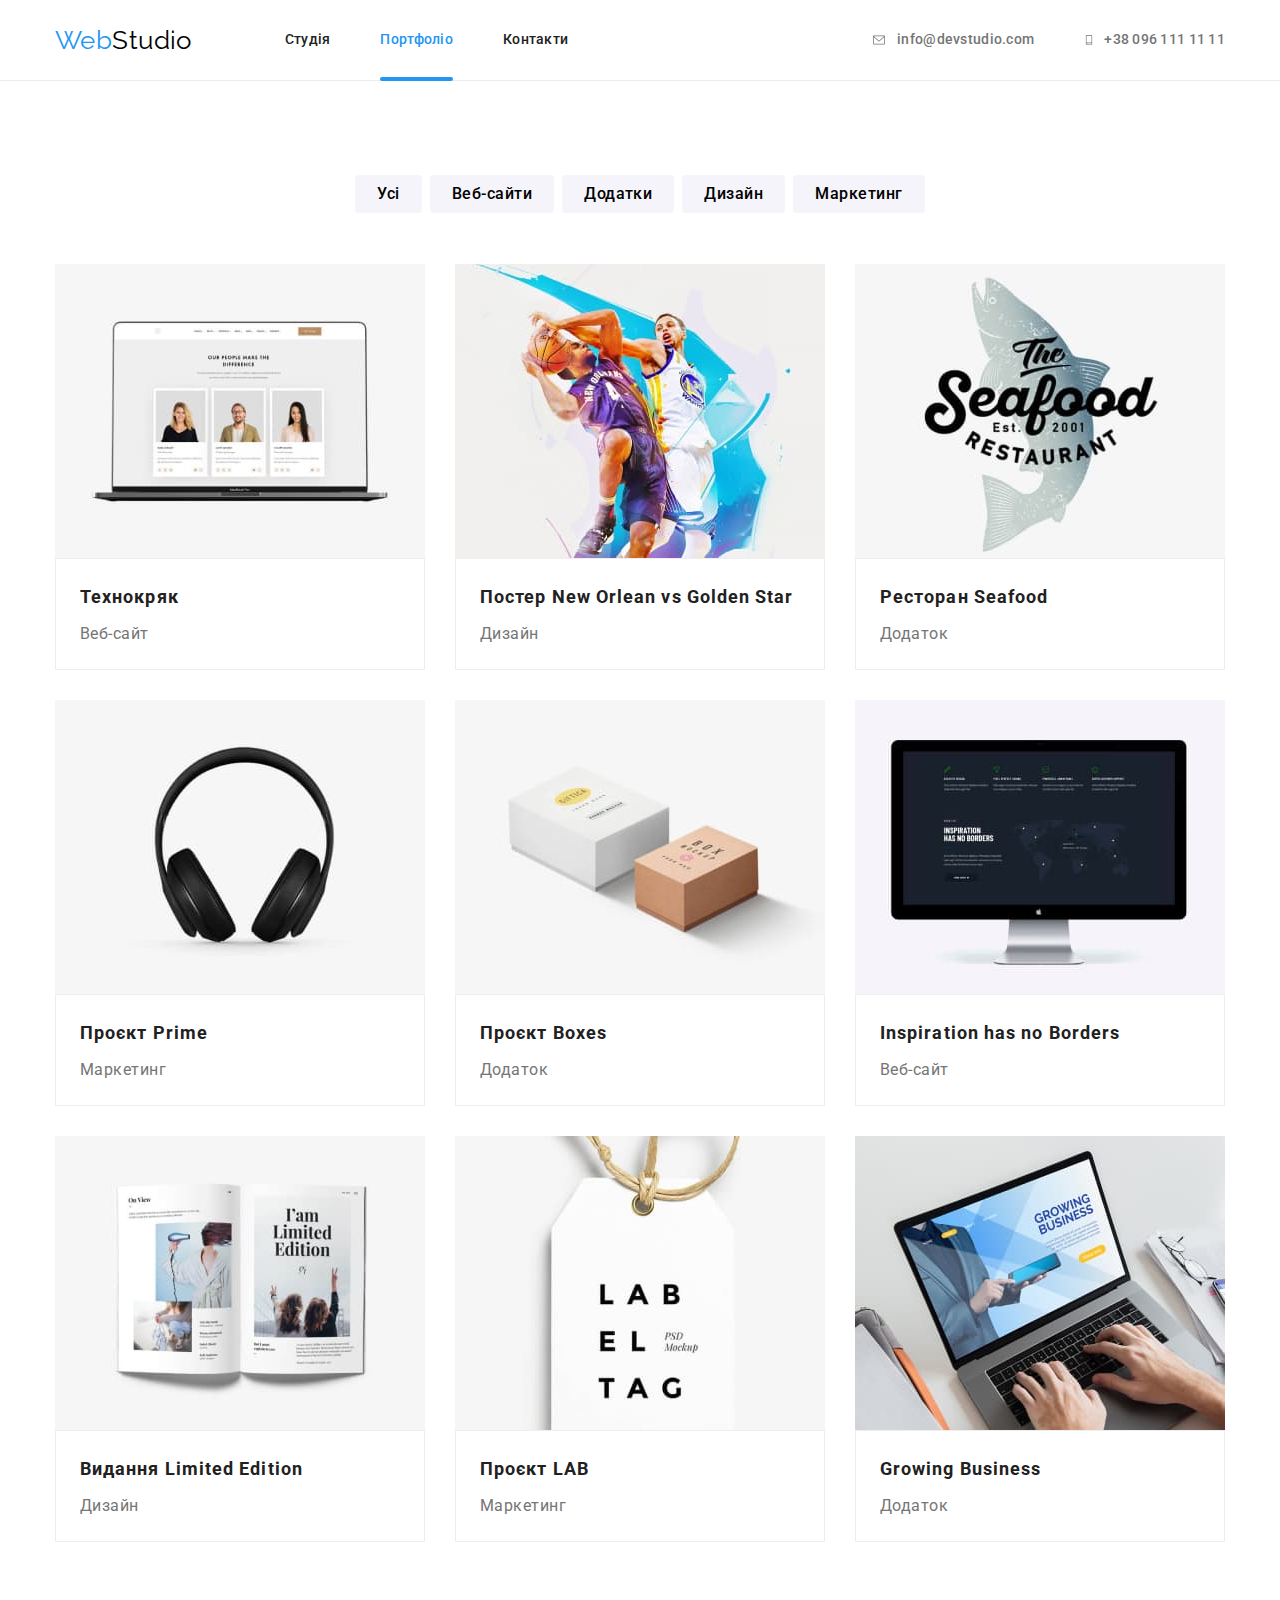
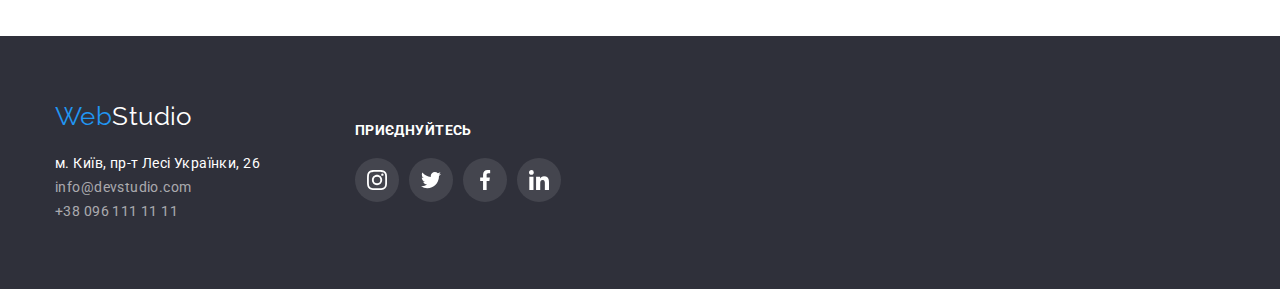
==== portfolio.html @ 95f93839 "Fixes from HW-03" ====
<!DOCTYPE html>
<html lang="uk">
  <head>
    <meta charset="UTF-8" />
    <meta http-equiv="X-UA-Compatible" content="IE=edge" />
    <meta name="viewport" content="width=device-width, initial-scale=1.0" />
    <title>Портфоліо</title>

    <link
      href="https://fonts.googleapis.com/css2?family=Raleway:wght@700&family=Roboto:wght@400;500;700;900&display=swap"
      rel="stylesheet"
    />
    <link
      rel="stylesheet"
      href="https://cdnjs.cloudflare.com/ajax/libs/modern-normalize/1.1.0/modern-normalize.min.css
    "
    />
    <link rel="stylesheet" href="./css/styles.css" />
  </head>
  <body>
    <header class="page-header">
      <div class="header container">
        <nav class="main-nav">
          <a href="./index.html" class="logo"
            ><span class="blue-logo">Web</span>Studio</a
          >
          <ul class="site-nav list">
            <li class="item">
              <a href="./index.html" class="link">Студія</a>
            </li>
            <li class="item">
              <a href="./portfolio.html" class="link current">Портфоліо</a>
            </li>
            <li class="item"><a href="" class="link">Контакти</a></li>
          </ul>
        </nav>
        <ul class="contacts list">
          <li class="item">
            <a href="mailto:info@devstudio.com" class="link"
              ><svg class="contacts-icon" width="16" height="12">
                <use href="./images/icons.svg#icon-envelope"></use>
              </svg>
              info@devstudio.com</a
            >
          </li>
          <li class="item">
            <a href="tel:+380961111111" class="link">
              <svg class="contacts-icon" width="10" height="16">
                <use href="./images/icons.svg#icon-smartphone"></use>
              </svg>
              +38 096 111 11 11</a
            >
          </li>
        </ul>
      </div>
    </header>
    <main>
      <section class="section container">
        <h1 class="visually-hidden">Портфоліо</h1>

        <ul class="btn-list list">
          <li class="item">
            <button class="button-filtr" type="button">Усі</button>
          </li>
          <li class="item">
            <button class="button-filtr" type="button">Веб-сайти</button>
          </li>
          <li class="item">
            <button class="button-filtr" type="button">Додатки</button>
          </li>
          <li class="item">
            <button class="button-filtr" type="button">Дизайн</button>
          </li>
          <li class="item">
            <button class="button-filtr" type="button">Маркетинг</button>
          </li>
        </ul>

        <ul class="project-list list">
          <li class="item test">
            <a href="" class="link"
              ><div class="thumb">
                <img
                  class="no-grap"
                  src="./images/img-portfolio/card1.jpg"
                  alt="Зображення"
                  width="370"
                />
                <div class="overlay">
                  <p class="text">
                    Ресурс пропонує комплексні пропозиції з різним рівнем
                    функціоналу та сервісів. Все це дозволить відвідувачу
                    отримати вичерпні відомості про компанію чи приватну особу.
                  </p>
                </div>
              </div>
              <div class="border">
                <h2 class="title">Технокряк</h2>
                <p class="description">Веб-сайт</p>
              </div></a
            >
          </li>
          <li class="item">
            <a href="" class="link"
              ><div class="thumb">
                <img
                  class="no-grap"
                  src="./images/img-portfolio/card2.jpg"
                  alt="Зображення"
                  width="370"
                />
                <div class="overlay">
                  <p class="text">
                    Ресурс пропонує комплексні пропозиції з різним рівнем
                    функціоналу та сервісів. Все це дозволить відвідувачу
                    отримати вичерпні відомості про компанію чи приватну особу.
                  </p>
                </div>
              </div>
              <div class="border">
                <h2 class="title">Постер New Orlean vs Golden Star</h2>
                <p class="description">Дизайн</p>
              </div></a
            >
          </li>
          <li class="item">
            <a href="" class="link"
              ><div class="thumb">
                <img
                  class="no-grap"
                  src="./images/img-portfolio/card3.jpg"
                  alt="Зображення"
                  width="370"
                />
                <div class="overlay">
                  <p class="text">
                    Ресурс пропонує комплексні пропозиції з різним рівнем
                    функціоналу та сервісів. Все це дозволить відвідувачу
                    отримати вичерпні відомості про компанію чи приватну особу.
                  </p>
                </div>
              </div>
              <div class="border">
                <h2 class="title">Ресторан Seafood</h2>
                <p class="description">Додаток</p>
              </div></a
            >
          </li>
          <li class="item">
            <a href="" class="link"
              ><div class="thumb">
                <img
                  class="no-grap"
                  src="./images/img-portfolio/card4.jpg"
                  alt="Зображення"
                  width="370"
                />
                <div class="overlay">
                  <p class="text">
                    Ресурс пропонує комплексні пропозиції з різним рівнем
                    функціоналу та сервісів. Все це дозволить відвідувачу
                    отримати вичерпні відомості про компанію чи приватну особу.
                  </p>
                </div>
              </div>
              <div class="border">
                <h2 class="title">Проєкт Prime</h2>
                <p class="description">Маркетинг</p>
              </div></a
            >
          </li>
          <li class="item">
            <a href="" class="link"
              ><div class="thumb">
                <img
                  class="no-grap"
                  src="./images/img-portfolio/card5.jpg"
                  alt="Зображення"
                  width="370"
                />
                <div class="overlay">
                  <p class="text">
                    Ресурс пропонує комплексні пропозиції з різним рівнем
                    функціоналу та сервісів. Все це дозволить відвідувачу
                    отримати вичерпні відомості про компанію чи приватну особу.
                  </p>
                </div>
              </div>
              <div class="border">
                <h2 class="title">Проєкт Boxes</h2>
                <p class="description">Додаток</p>
              </div></a
            >
          </li>
          <li class="item">
            <a href="" class="link"
              ><div class="thumb">
                <img
                  class="no-grap"
                  src="./images/img-portfolio/card6.jpg"
                  alt="Зображення"
                  width="370"
                />
                <div class="overlay">
                  <p class="text">
                    Ресурс пропонує комплексні пропозиції з різним рівнем
                    функціоналу та сервісів. Все це дозволить відвідувачу
                    отримати вичерпні відомості про компанію чи приватну особу.
                  </p>
                </div>
              </div>
              <div class="border">
                <h2 class="title">Inspiration has no Borders</h2>
                <p class="description">Веб-сайт</p>
              </div></a
            >
          </li>
          <li class="item">
            <a href="" class="link"
              ><div class="thumb">
                <img
                  class="no-grap"
                  src="./images/img-portfolio/card7.jpg"
                  alt="Зображення"
                  width="370"
                />
                <div class="overlay">
                  <p class="text">
                    Ресурс пропонує комплексні пропозиції з різним рівнем
                    функціоналу та сервісів. Все це дозволить відвідувачу
                    отримати вичерпні відомості про компанію чи приватну особу.
                  </p>
                </div>
              </div>
              <div class="border">
                <h2 class="title">Видання Limited Edition</h2>
                <p class="description">Дизайн</p>
              </div></a
            >
          </li>
          <li class="item">
            <a href="" class="link"
              ><div class="thumb">
                <img
                  class="no-grap"
                  src="./images/img-portfolio/card8.jpg"
                  alt="Зображення"
                  width="370"
                />
                <div class="overlay">
                  <p class="text">
                    Ресурс пропонує комплексні пропозиції з різним рівнем
                    функціоналу та сервісів. Все це дозволить відвідувачу
                    отримати вичерпні відомості про компанію чи приватну особу.
                  </p>
                </div>
              </div>
              <div class="border">
                <h2 class="title">Проєкт LAB</h2>
                <p class="description">Маркетинг</p>
              </div></a
            >
          </li>
          <li class="item">
            <a href="" class="link"
              ><div class="thumb">
                <img
                  class="no-grap"
                  src="./images/img-portfolio/card9.jpg"
                  alt="Зображення"
                  width="370"
                />
                <div class="overlay">
                  <p class="text">
                    Ресурс пропонує комплексні пропозиції з різним рівнем
                    функціоналу та сервісів. Все це дозволить відвідувачу
                    отримати вичерпні відомості про компанію чи приватну особу.
                  </p>
                </div>
              </div>
              <div class="border">
                <h2 class="title">Growing Business</h2>
                <p class="description">Додаток</p>
              </div></a
            >
          </li>
        </ul>
      </section>
    </main>
    <footer class="page-footer">
      <div class="footer-box container">
        <div class="footer-contacts">
          <a href="./index.html" class="logo link"
            ><span class="blue-logo">Web</span
            ><span class="light-logo">Studio</span></a
          >
          <address>
            <ul class="address list">
              <li class="item">
                <a
                  href="https://www.google.com/maps/place/Lesi+Ukrainky+Blvd,+26,+Kyiv,+Ukraine,+02000/@50.4265807,30.5361971,17z/data=!3m1!4b1!4m5!3m4!1s0x40d4cf0e033ecbe9:0x57a4dffefec77da0!8m2!3d50.4265807!4d30.5383858"
                  target="_blank"
                  rel="noopener noreferrer"
                  class="white-text-link"
                  >м. Київ, пр-т Лесі Українки, 26</a
                >
              </li>
              <li class="item">
                <a href="mailto:info@devstudio.com" class="link"
                  >info@devstudio.com</a
                >
              </li>
              <li class="item">
                <a href="tel:+380961111111" class="link">+38 096 111 11 11</a>
              </li>
            </ul>
          </address>
        </div>

        <div class="footer-social">
          <p class="social-text">Приєднуйтесь</p>
          <ul class="footer social-list list">
            <li class="item-icon">
              <a href="" class="footer social-link link">
                <svg class="social-icon" width="20" height="20">
                  <use href="./images/icons.svg#icon-instagram"></use></svg
              ></a>
            </li>
            <li class="item-icon">
              <a href="" class="footer social-link link">
                <svg class="social-icon" width="20" height="20">
                  <use href="./images/icons.svg#icon-twitter-1"></use></svg
              ></a>
            </li>
            <li class="item-icon">
              <a href="" class="footer social-link link">
                <svg class="social-icon" width="20" height="20">
                  <use href="./images/icons.svg#icon-facebook"></use></svg
              ></a>
            </li>
            <li class="item-icon">
              <a href="" class="footer social-link link">
                <svg class="social-icon" width="20" height="20">
                  <use href="./images/icons.svg#icon-linkedin"></use></svg
              ></a>
            </li>
          </ul>
        </div>
      </div>
    </footer>
  </body>
</html>
---- css/styles.css ----
:root {
  --primary-text-color: #212121;
  --secondary-text-color: #757575;
  --accent-color: #2196f3;
  --primary-white-color: #f5f5f5;
  --secondary-white-color: #f5f4fa;
  --clear-white-color: #ffffff;
  --clear-black-color: #000000;
  --primary-dark-color: #2f303a;
  --transparent-white-color: rgba(255, 255, 255, 0.6);
  --border-white-color: #ececec;
  --border-whitelight-color: #eeeeee;
  --shadow-one-color: rgba(0, 0, 0, 0.12);
  --shadow-two-color: rgba(0, 0, 0, 0.14);
  --shadow-three-color: rgba(0, 0, 0, 0.2);
  --icon-grey-color: #afb1b8;
  --icon-bcg-color: rgba(255, 255, 255, 0.1);
  --overlay-dark-color: rgba(47, 48, 58, 0.8);
  --overlay-accent-color: rgba(33, 150, 243, 0.9);
}

body {
  background-color: var(--clear-white-color);
  color: var(--primary-text-color);

  font-family: "Roboto", sans-serif;
  letter-spacing: 0.03em;
  font-size: 14px;
  line-height: 1.71;
}

h1,
h2,
h3,
h4,
h5,
h6,
p {
  margin: 0;
  padding: 0;
}

/* Утилиты */

.link {
  text-decoration: none;
}

.list {
  list-style: none;
  margin: 0;
  padding: 0;
}

.container {
  margin-left: auto;
  margin-right: auto;
  width: 1200px;
  padding-left: 15px;
  padding-right: 15px;
}

.no-grap {
  display: block;
}

.visually-hidden {
  position: absolute;
  width: 1px;
  height: 1px;
  margin: -1px;
  border: 0;
  padding: 0;
  clip: rect(0 0 0 0);
  overflow: hidden;
}
/* Logo  */

.logo {
  color: var(--clear-black-color);

  font-family: "Raleway", sans-serif;
  font-size: 26px;
  line-height: 1.19;
  text-decoration: none;
  margin-right: 93px;
  transition: text-decoration 250ms cubic-bezier(0.4, 0, 0.2, 1);
}

.blue-logo {
  color: var(--accent-color);
}

.light-logo {
  color: var(--clear-white-color);
}

.logo:hover,
.logo:focus {
  text-decoration: underline var(--accent-color);
}

/* Header */
.page-header {
  border-bottom: 1px solid var(--border-white-color);
  background-color: var(--clear-white-color);
}

.header {
  display: flex;
  align-items: center;
}

/* Main-nav */
.main-nav {
  display: flex;
  align-items: center;
}

/* Site-nav */

.site-nav {
  display: flex;
}

.site-nav .item + .item {
  margin-left: 50px;
}

.site-nav .link {
  color: var(--primary-text-color);

  font-weight: 500;
  font-size: 14px;
  line-height: 1.14;
  letter-spacing: 0.02em;
  text-decoration: none;

  display: block;
  padding-top: 32px;
  padding-bottom: 32px;
  transition: color 250ms cubic-bezier(0.4, 0, 0.2, 1);
}

.site-nav .link:hover,
.site-nav .link:focus,
.contacts .link:hover,
.contacts .link:focus {
  color: var(--accent-color);
}

.site-nav .link.current {
  color: var(--accent-color);
  position: relative;
}
.site-nav .link.current::after {
  position: absolute;
  bottom: -1px;
  left: 0;
  content: "";

  background-color: var(--accent-color);
  height: 4px;
  width: 100%;
  border-radius: 2px;
}
/* Contacts */

.contacts {
  display: flex;
  align-items: center;
  margin-left: auto;
}

.contacts .link {
  display: flex;
  align-items: center;

  padding-top: 32px;
  padding-bottom: 32px;
  color: var(--secondary-text-color);
  text-decoration: none;
  font-weight: 500;
  line-height: 1.14;
  letter-spacing: 0.02em;

  transition: color 250ms cubic-bezier(0.4, 0, 0.2, 1);
}

.contacts .item + .item {
  margin-left: 50px;
}

.contacts-icon {
  margin-right: 10px;
  fill: currentColor;
}

/* Section */

.section {
  padding-top: 94px;
  padding-bottom: 94px;
}
.hero-bcg {
  max-width: 1600px;
  min-height: 600px;
  margin-left: auto;
  margin-right: auto;
  background-image: linear-gradient(
      to right,
      rgba(47, 48, 58, 0.4),
      rgba(47, 48, 58, 0.4)
    ),
    url("../images/img-index/herobcg.jpg");
  background-repeat: no-repeat;
  background-position: center;
  background-size: cover;
}
.hero {
  background-color: var(--primary-dark-color);
  text-align: center;
  padding-top: 200px;
  padding-bottom: 200px;
}
.hero-title {
  color: var(--clear-white-color);

  font-weight: 900;
  font-size: 44px;
  line-height: 1.36;
  letter-spacing: 0.06em;
  text-transform: uppercase;

  margin-top: 0;
  margin-bottom: 34px;
}

/* Section Feature-list */
.icon-box {
  background-color: var(--secondary-white-color);

  display: flex;
  width: 270px;
  height: 120px;
  align-items: center;
  justify-content: center;

  margin-bottom: 30px;
}

.no-padding {
  padding-bottom: 0;
}
/* padding-bottom: 0; Бо на макеті між цією секцією та нижнім сусідом 
відступ всього 94 (критерій В15), не 188 */
.feature-list {
  display: flex;
}

.feature-list .item {
  width: 270px;
}

.feature-list .item:not(:nth-child(4n)) {
  margin-right: 30px;
}

.feature-list .title {
  font-weight: 700;
  font-size: 14px;
  line-height: 1.14;
  text-transform: uppercase;

  margin-top: 0;
  margin-bottom: 10px;
}

.feature-list .description {
  color: var(--secondary-text-color);

  font-size: 14px;
  line-height: 1.71;
}

/* Section Work-list */

.section-title {
  font-weight: 700;
  font-size: 36px;
  line-height: 1.16;
  text-align: center;

  margin-bottom: 50px;
}

.work-list {
  display: flex;
}

.work-list .item:not(:nth-child(3n)) {
  margin-right: 30px;
}

.work-list .item {
  position: relative;
}

.work-title {
  position: absolute;
  padding-top: 27px;
  padding-bottom: 27px;

  font-weight: 700;
  font-size: 14px;
  line-height: 1.14;
  letter-spacing: 0.03em;
  text-transform: uppercase;
  color: var(--clear-white-color);
}

.overlay-work-list {
  display: flex;
  text-align: center;
  justify-content: center;

  position: absolute;
  bottom: 0;
  left: 0;
  width: 100%;
  height: 70px;
  background-color: var(--overlay-dark-color);
}

/* Section Team-list */

.section-team {
  background-color: var(--secondary-white-color);
}
.team-discription {
  padding: 30px 32px;
}

.team-list {
  display: flex;
}

.team-list .item {
  background-color: var(--clear-white-color);
  display: block;
  box-shadow: 0px 1px 3px var(--shadow-one-color),
    0px 1px 1px var(--shadow-two-color), 0px 2px 1px var(--shadow-three-color);
  border-radius: 0px 0px 4px 4px;
}

.team-list .item:not(:nth-child(4n)) {
  margin-right: 30px;
}

.section-team .title {
  font-weight: 700;
  font-size: 36px;
  line-height: 1.16;
  text-align: center;

  margin-bottom: 50px;
}

.team-list .tiny-title {
  font-weight: 500;
  font-size: 16px;
  line-height: 1.18;
  text-align: center;

  margin-bottom: 10px;
}

.team-list .discription {
  font-size: 16px;
  line-height: 1.18;
  text-align: center;
  color: var(--secondary-text-color);

  margin-bottom: 16px;
}

.social-list {
  display: flex;
  justify-content: center;
}
.social-link {
  display: flex;
  align-items: center;
  justify-content: center;
  width: 44px;
  height: 44px;
  background-color: transparent;
  border-radius: 50%;
  color: var(--icon-grey-color);
  transition: color 250ms cubic-bezier(0.4, 0, 0.2, 1),
    background-color 250ms cubic-bezier(0.4, 0, 0.2, 1);
}

.social-link:hover,
.social-link:focus {
  color: var(--clear-white-color);
  background-color: var(--accent-color);
}

.social-icon {
  fill: currentColor;
}
.social-list .item-icon:not(:nth-child(4n)) {
  margin-right: 10px;
}

.client .title {
  font-weight: 700;
  font-size: 36px;
  line-height: 1.16px;
  letter-spacing: 0.03em;
  text-align: center;

  margin-bottom: 50px;
}

.client-list {
  display: flex;
}

.client-list .item {
  height: 92px;
  width: 170px;
}
.client-list .item:not(:nth-child(6n)) {
  margin-right: 30px;
}
.client-link {
  width: 170px;
  height: 90px;
  display: block;
  border: 1px solid var(--icon-grey-color);
  border-radius: 4px;
  color: var(--icon-grey-color);
  padding: 16px 32px;

  transition: color 250ms cubic-bezier(0.4, 0, 0.2, 1),
    border-color 250ms cubic-bezier(0.4, 0, 0.2, 1);
}

.client-icon {
  fill: currentColor;
}

.client-link:hover,
.client-link:focus {
  color: var(--accent-color);
  border-color: var(--accent-color);
}

/* Porfolio/Section Projects */

.btn-list {
  display: flex;
  flex-wrap: wrap;
  justify-content: center;
}

.btn-list .item:not(:nth-child(5n)) {
  margin-right: 8px;
}

.project-list {
  display: flex;
  flex-wrap: wrap;
  margin-top: 51px;
}

.project-list .item {
  background-color: var(--clear-white-color);
  max-width: 370px;
  transition: box-shadow 250ms cubic-bezier(0.4, 0, 0.2, 1);
}

.project-list .item:hover,
.project-list .item:focus {
  box-shadow: 0px 1px 1px rgba(0, 0, 0, 0.12), 0px 4px 4px rgba(0, 0, 0, 0.06),
    1px 4px 6px rgba(0, 0, 0, 0.16);
}

.border {
  padding: 20px 24px;
  border: 1px solid var(--border-whitelight-color);
}

.project-list .item:not(:nth-child(3n)) {
  margin-right: 30px;
}

.project-list .item:not(:nth-last-child(-n + 3)) {
  margin-bottom: 30px;
}

.thumb {
  position: relative;
  overflow: hidden;
}

.project-list .item:hover .overlay {
  transform: translateY(0);
  opacity: 1;
}

.overlay {
  position: absolute;
  bottom: 0;
  left: 0;
  width: 100%;
  height: 100%;
  background-color: var(--overlay-accent-color);

  transform: translateY(100%);
  opacity: 0;
  transition: transform 250ms cubic-bezier(0.4, 0, 0.2, 1),
    opacity 250ms cubic-bezier(0.4, 0, 0.2, 1);
}
.text {
  position: absolute;
  bottom: 63px;
  top: 63px;
  left: 24px;
  right: 24px;

  font-size: 18px;
  line-height: 1.56;
  letter-spacing: 0.03em;
  color: var(--clear-white-color);
}

.project-list .title {
  color: var(--primary-text-color);

  font-weight: 700;
  font-size: 18px;
  line-height: 2;
  letter-spacing: 0.06em;

  display: block;
}

.project-list .description {
  color: var(--secondary-text-color);

  font-size: 16px;
  line-height: 1.88;
  letter-spacing: 0.03em;

  margin-top: 4px;

  display: block;
}

/* Footer */
.page-footer {
  background-color: var(--primary-dark-color);
}
.footer-box {
  display: flex;
  padding-top: 65px;
  padding-bottom: 65px;
}

.footer-box .logo {
  display: inline-block;
  margin-bottom: 20px;
}

.address .item {
  font-style: normal;
  font-size: 14px;
  line-height: 1.71;
  letter-spacing: 0.03em;
}
.white-text-link {
  color: var(--clear-white-color);
  text-decoration: none;
  transition: color 250ms cubic-bezier(0.4, 0, 0.2, 1);
}
.address .link {
  color: var(--transparent-white-color);
  text-decoration: none;
  transition: color 250ms cubic-bezier(0.4, 0, 0.2, 1);
}
.address .link:focus,
.address .link:hover,
.white-text-link:hover,
.white-text-link:focus {
  color: var(--accent-color);
}
.footer-contacts {
  display: flex;
  flex-direction: column;
}
.footer-social {
  display: flex;
  flex-direction: column;
  justify-content: center;
  margin-left: 70px;
}
.footer.social-list {
  margin-bottom: 0;
}
.social-text {
  color: var(--clear-white-color);
  text-transform: uppercase;

  font-weight: 700;
  font-size: 14px;
  line-height: 1.14;
  letter-spacing: 0.03em;

  margin-bottom: 20px;
}

.footer.social-link {
  background-color: var(--icon-bcg-color);
  color: var(--clear-white-color);
}

.social-link:hover,
.social-link:focus {
  background-color: var(--accent-color);
}

.footer.social-icon {
  fill: currentColor;
}

/* Buttons */

.button-hero {
  color: var(--clear-white-color);
  background-color: var(--accent-color);
  border: none;
  cursor: pointer;

  font-weight: 700;
  font-size: 16px;
  line-height: 1.87;
  text-decoration: none;
  text-align: center;
  letter-spacing: 0.06em;

  display: inline-block;
  border-radius: 4px;
  padding: 10px 39px 10px 25px;
  min-width: 216px;
}
.button-hero:active {
  background-color: var(--secondary-white-color);
  color: var(--accent-color);
}

.button-filtr {
  background-color: var(--secondary-white-color);
  border: none;
  cursor: pointer;

  font-weight: 500;
  font-size: 16px;
  line-height: 1.62;
  text-align: center;
  letter-spacing: 0.03em;

  border-radius: 4px;
  display: inline-block;
  padding: 6px 22px 6px 22px;
  transition: color 250ms cubic-bezier(0.4, 0, 0.2, 1),
    background-color 250ms cubic-bezier(0.4, 0, 0.2, 1),
    box-shadow 250ms cubic-bezier(0.4, 0, 0.2, 1);
}

.button-filtr:active,
.button-filtr:hover,
.button-filtr:focus {
  background-color: var(--accent-color);
  color: var(--clear-white-color);
  box-shadow: 0px 3px 1px rgba(0, 0, 0, 0.1), 0px 1px 2px rgba(0, 0, 0, 0.08),
    0px 2px 2px rgba(0, 0, 0, 0.12);
}
.close-modal-btn {
  position: absolute;
  top: 8px;
  right: 8px;
  display: flex;
  align-items: center;
  justify-content: center;
  width: 30px;
  height: 30px;

  background-color: transparent;
  border: 1px solid rgba(0, 0, 0, 0.1);
  border-radius: 50%;
  cursor: pointer;
}

.close-icon {
  fill: currentColor;
}

/* Modal */
.backdrop {
  position: fixed;
  top: 0;
  left: 0;
  width: 100%;
  height: 100%;
  background-color: rgba(0, 0, 0, 0.2);

  opacity: 1;

  transition: opacity 250ms cubic-bezier(0.4, 0, 0.2, 1);
}

.backdrop.is-hidden {
  opacity: 0;
  pointer-events: none;
}

.backdrop.is-hidden .modal {
  transform: translate(-50%, -50%);
}

.modal {
  position: absolute;
  top: 50%;
  left: 50%;

  min-height: 581px;
  min-width: 528px;
  padding: 15px;

  background-color: #fff;

  transform: translate(-50%, -50%);

  transition: transform 250ms cubic-bezier(0.4, 0, 0.2, 1);
}
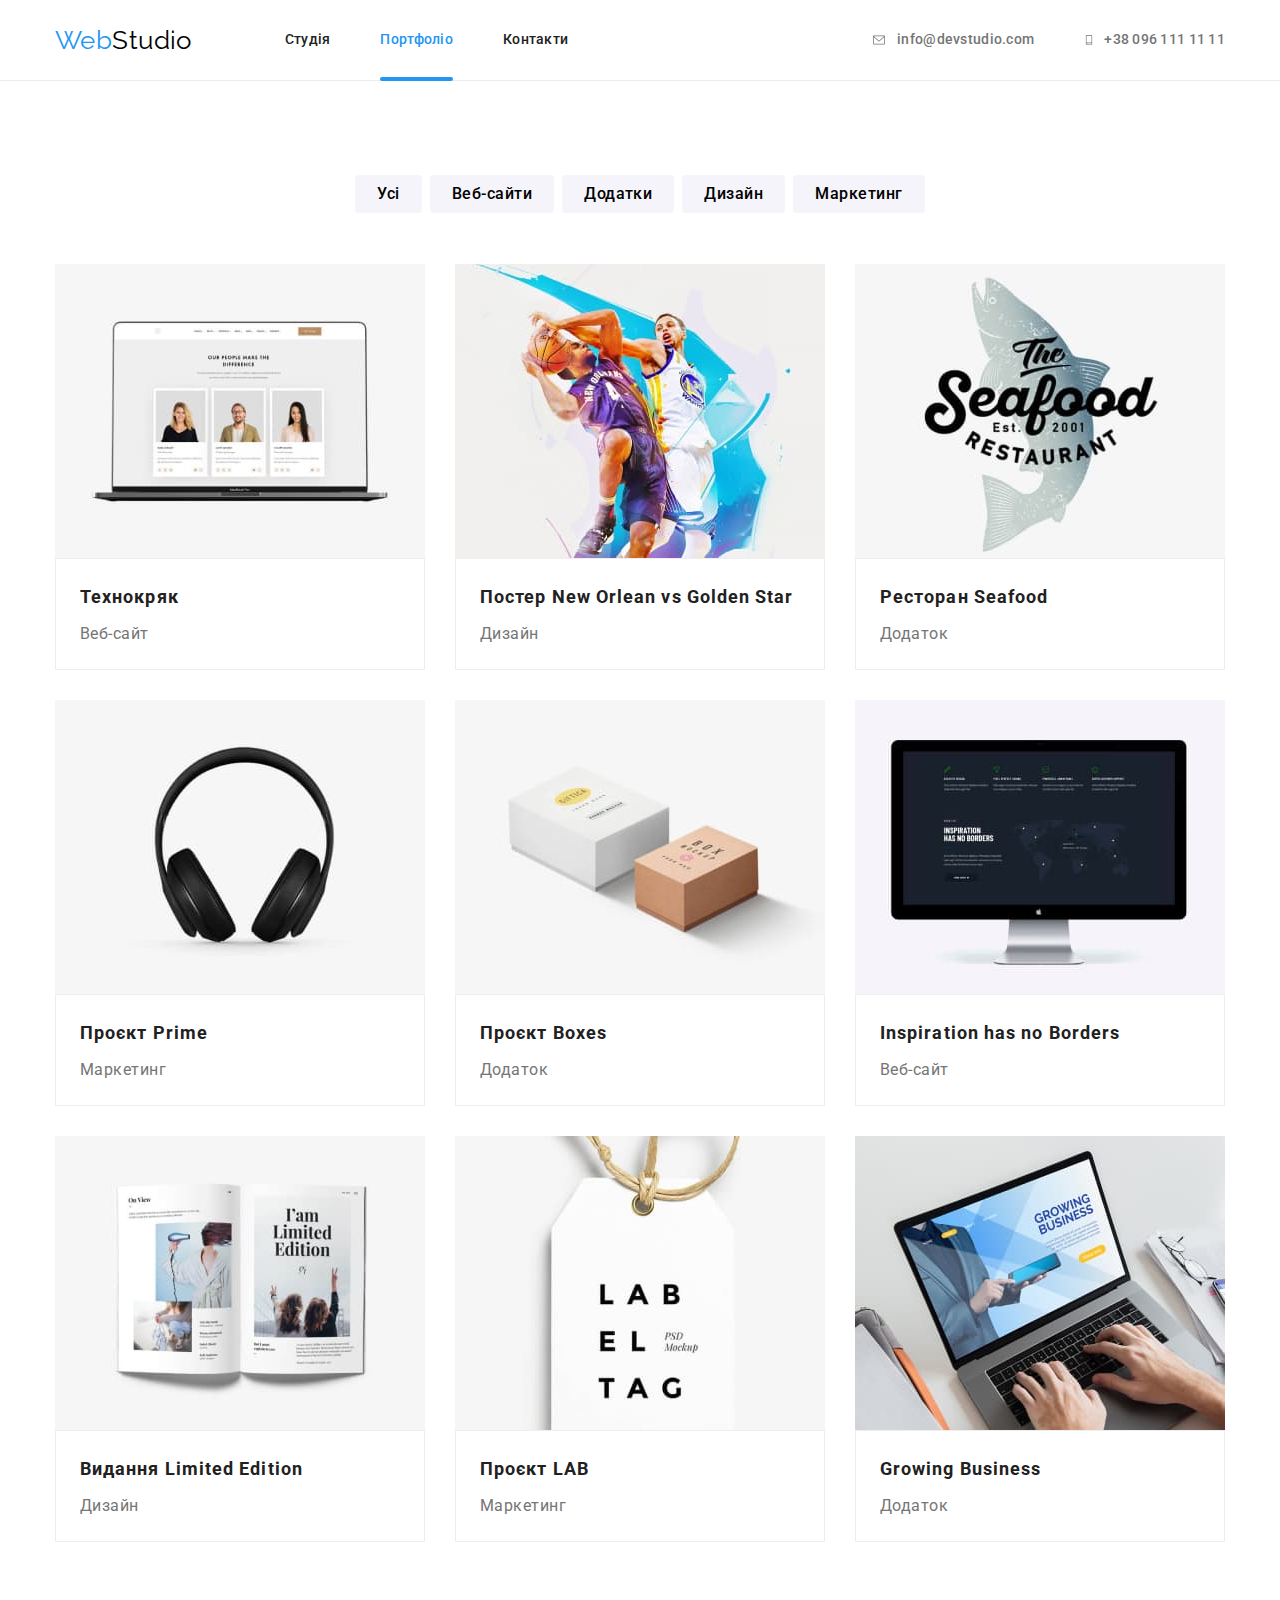
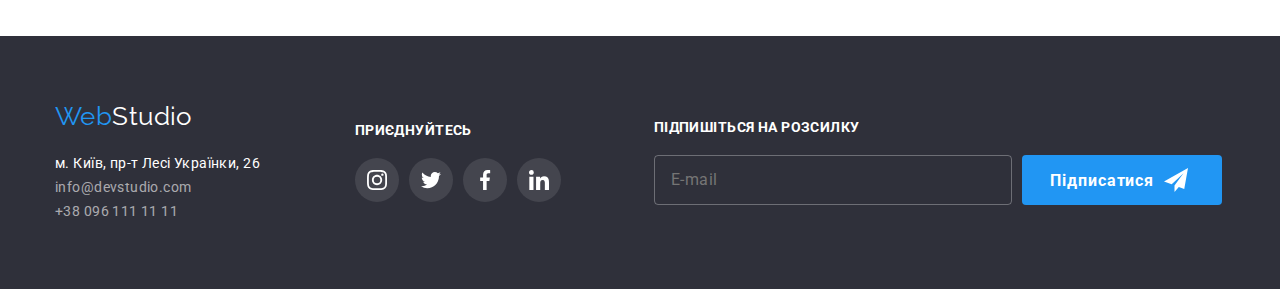
==== commit ee7afabb: "Add modal form" ====
--- a/portfolio.html
+++ b/portfolio.html
@@ -55,236 +55,247 @@
       </div>
     </header>
     <main>
-      <section class="section container">
-        <h1 class="visually-hidden">Портфоліо</h1>
+      <section class="section">
+        <div class="container">
+          <h1 class="visually-hidden">Портфоліо</h1>
 
-        <ul class="btn-list list">
-          <li class="item">
-            <button class="button-filtr" type="button">Усі</button>
-          </li>
-          <li class="item">
-            <button class="button-filtr" type="button">Веб-сайти</button>
-          </li>
-          <li class="item">
-            <button class="button-filtr" type="button">Додатки</button>
-          </li>
-          <li class="item">
-            <button class="button-filtr" type="button">Дизайн</button>
-          </li>
-          <li class="item">
-            <button class="button-filtr" type="button">Маркетинг</button>
-          </li>
-        </ul>
+          <ul class="btn-list list">
+            <li class="item">
+              <button class="button-filtr" type="button">Усі</button>
+            </li>
+            <li class="item">
+              <button class="button-filtr" type="button">Веб-сайти</button>
+            </li>
+            <li class="item">
+              <button class="button-filtr" type="button">Додатки</button>
+            </li>
+            <li class="item">
+              <button class="button-filtr" type="button">Дизайн</button>
+            </li>
+            <li class="item">
+              <button class="button-filtr" type="button">Маркетинг</button>
+            </li>
+          </ul>
 
-        <ul class="project-list list">
-          <li class="item test">
-            <a href="" class="link"
-              ><div class="thumb">
-                <img
-                  class="no-grap"
-                  src="./images/img-portfolio/card1.jpg"
-                  alt="Зображення"
-                  width="370"
-                />
-                <div class="overlay">
-                  <p class="text">
-                    Ресурс пропонує комплексні пропозиції з різним рівнем
-                    функціоналу та сервісів. Все це дозволить відвідувачу
-                    отримати вичерпні відомості про компанію чи приватну особу.
-                  </p>
-                </div>
-              </div>
-              <div class="border">
-                <h2 class="title">Технокряк</h2>
-                <p class="description">Веб-сайт</p>
-              </div></a
-            >
-          </li>
-          <li class="item">
-            <a href="" class="link"
-              ><div class="thumb">
-                <img
-                  class="no-grap"
-                  src="./images/img-portfolio/card2.jpg"
-                  alt="Зображення"
-                  width="370"
-                />
-                <div class="overlay">
-                  <p class="text">
-                    Ресурс пропонує комплексні пропозиції з різним рівнем
-                    функціоналу та сервісів. Все це дозволить відвідувачу
-                    отримати вичерпні відомості про компанію чи приватну особу.
-                  </p>
-                </div>
-              </div>
-              <div class="border">
-                <h2 class="title">Постер New Orlean vs Golden Star</h2>
-                <p class="description">Дизайн</p>
-              </div></a
-            >
-          </li>
-          <li class="item">
-            <a href="" class="link"
-              ><div class="thumb">
-                <img
-                  class="no-grap"
-                  src="./images/img-portfolio/card3.jpg"
-                  alt="Зображення"
-                  width="370"
-                />
-                <div class="overlay">
-                  <p class="text">
-                    Ресурс пропонує комплексні пропозиції з різним рівнем
-                    функціоналу та сервісів. Все це дозволить відвідувачу
-                    отримати вичерпні відомості про компанію чи приватну особу.
-                  </p>
-                </div>
-              </div>
-              <div class="border">
-                <h2 class="title">Ресторан Seafood</h2>
-                <p class="description">Додаток</p>
-              </div></a
-            >
-          </li>
-          <li class="item">
-            <a href="" class="link"
-              ><div class="thumb">
-                <img
-                  class="no-grap"
-                  src="./images/img-portfolio/card4.jpg"
-                  alt="Зображення"
-                  width="370"
-                />
-                <div class="overlay">
-                  <p class="text">
-                    Ресурс пропонує комплексні пропозиції з різним рівнем
-                    функціоналу та сервісів. Все це дозволить відвідувачу
-                    отримати вичерпні відомості про компанію чи приватну особу.
-                  </p>
-                </div>
-              </div>
-              <div class="border">
-                <h2 class="title">Проєкт Prime</h2>
-                <p class="description">Маркетинг</p>
-              </div></a
-            >
-          </li>
-          <li class="item">
-            <a href="" class="link"
-              ><div class="thumb">
-                <img
-                  class="no-grap"
-                  src="./images/img-portfolio/card5.jpg"
-                  alt="Зображення"
-                  width="370"
-                />
-                <div class="overlay">
-                  <p class="text">
-                    Ресурс пропонує комплексні пропозиції з різним рівнем
-                    функціоналу та сервісів. Все це дозволить відвідувачу
-                    отримати вичерпні відомості про компанію чи приватну особу.
-                  </p>
-                </div>
-              </div>
-              <div class="border">
-                <h2 class="title">Проєкт Boxes</h2>
-                <p class="description">Додаток</p>
-              </div></a
-            >
-          </li>
-          <li class="item">
-            <a href="" class="link"
-              ><div class="thumb">
-                <img
-                  class="no-grap"
-                  src="./images/img-portfolio/card6.jpg"
-                  alt="Зображення"
-                  width="370"
-                />
-                <div class="overlay">
-                  <p class="text">
-                    Ресурс пропонує комплексні пропозиції з різним рівнем
-                    функціоналу та сервісів. Все це дозволить відвідувачу
-                    отримати вичерпні відомості про компанію чи приватну особу.
-                  </p>
-                </div>
-              </div>
-              <div class="border">
-                <h2 class="title">Inspiration has no Borders</h2>
-                <p class="description">Веб-сайт</p>
-              </div></a
-            >
-          </li>
-          <li class="item">
-            <a href="" class="link"
-              ><div class="thumb">
-                <img
-                  class="no-grap"
-                  src="./images/img-portfolio/card7.jpg"
-                  alt="Зображення"
-                  width="370"
-                />
-                <div class="overlay">
-                  <p class="text">
-                    Ресурс пропонує комплексні пропозиції з різним рівнем
-                    функціоналу та сервісів. Все це дозволить відвідувачу
-                    отримати вичерпні відомості про компанію чи приватну особу.
-                  </p>
-                </div>
-              </div>
-              <div class="border">
-                <h2 class="title">Видання Limited Edition</h2>
-                <p class="description">Дизайн</p>
-              </div></a
-            >
-          </li>
-          <li class="item">
-            <a href="" class="link"
-              ><div class="thumb">
-                <img
-                  class="no-grap"
-                  src="./images/img-portfolio/card8.jpg"
-                  alt="Зображення"
-                  width="370"
-                />
-                <div class="overlay">
-                  <p class="text">
-                    Ресурс пропонує комплексні пропозиції з різним рівнем
-                    функціоналу та сервісів. Все це дозволить відвідувачу
-                    отримати вичерпні відомості про компанію чи приватну особу.
-                  </p>
-                </div>
-              </div>
-              <div class="border">
-                <h2 class="title">Проєкт LAB</h2>
-                <p class="description">Маркетинг</p>
-              </div></a
-            >
-          </li>
-          <li class="item">
-            <a href="" class="link"
-              ><div class="thumb">
-                <img
-                  class="no-grap"
-                  src="./images/img-portfolio/card9.jpg"
-                  alt="Зображення"
-                  width="370"
-                />
-                <div class="overlay">
-                  <p class="text">
-                    Ресурс пропонує комплексні пропозиції з різним рівнем
-                    функціоналу та сервісів. Все це дозволить відвідувачу
-                    отримати вичерпні відомості про компанію чи приватну особу.
-                  </p>
-                </div>
-              </div>
-              <div class="border">
-                <h2 class="title">Growing Business</h2>
-                <p class="description">Додаток</p>
-              </div></a
-            >
-          </li>
-        </ul>
+          <ul class="project-list list">
+            <li class="item test">
+              <a href="" class="link"
+                ><div class="thumb">
+                  <img
+                    class="no-grap"
+                    src="./images/img-portfolio/card1.jpg"
+                    alt="Зображення"
+                    width="370"
+                  />
+                  <div class="overlay">
+                    <p class="text">
+                      Ресурс пропонує комплексні пропозиції з різним рівнем
+                      функціоналу та сервісів. Все це дозволить відвідувачу
+                      отримати вичерпні відомості про компанію чи приватну
+                      особу.
+                    </p>
+                  </div>
+                </div>
+                <div class="border">
+                  <h2 class="title">Технокряк</h2>
+                  <p class="description">Веб-сайт</p>
+                </div></a
+              >
+            </li>
+            <li class="item">
+              <a href="" class="link"
+                ><div class="thumb">
+                  <img
+                    class="no-grap"
+                    src="./images/img-portfolio/card2.jpg"
+                    alt="Зображення"
+                    width="370"
+                  />
+                  <div class="overlay">
+                    <p class="text">
+                      Ресурс пропонує комплексні пропозиції з різним рівнем
+                      функціоналу та сервісів. Все це дозволить відвідувачу
+                      отримати вичерпні відомості про компанію чи приватну
+                      особу.
+                    </p>
+                  </div>
+                </div>
+                <div class="border">
+                  <h2 class="title">Постер New Orlean vs Golden Star</h2>
+                  <p class="description">Дизайн</p>
+                </div></a
+              >
+            </li>
+            <li class="item">
+              <a href="" class="link"
+                ><div class="thumb">
+                  <img
+                    class="no-grap"
+                    src="./images/img-portfolio/card3.jpg"
+                    alt="Зображення"
+                    width="370"
+                  />
+                  <div class="overlay">
+                    <p class="text">
+                      Ресурс пропонує комплексні пропозиції з різним рівнем
+                      функціоналу та сервісів. Все це дозволить відвідувачу
+                      отримати вичерпні відомості про компанію чи приватну
+                      особу.
+                    </p>
+                  </div>
+                </div>
+                <div class="border">
+                  <h2 class="title">Ресторан Seafood</h2>
+                  <p class="description">Додаток</p>
+                </div></a
+              >
+            </li>
+            <li class="item">
+              <a href="" class="link"
+                ><div class="thumb">
+                  <img
+                    class="no-grap"
+                    src="./images/img-portfolio/card4.jpg"
+                    alt="Зображення"
+                    width="370"
+                  />
+                  <div class="overlay">
+                    <p class="text">
+                      Ресурс пропонує комплексні пропозиції з різним рівнем
+                      функціоналу та сервісів. Все це дозволить відвідувачу
+                      отримати вичерпні відомості про компанію чи приватну
+                      особу.
+                    </p>
+                  </div>
+                </div>
+                <div class="border">
+                  <h2 class="title">Проєкт Prime</h2>
+                  <p class="description">Маркетинг</p>
+                </div></a
+              >
+            </li>
+            <li class="item">
+              <a href="" class="link"
+                ><div class="thumb">
+                  <img
+                    class="no-grap"
+                    src="./images/img-portfolio/card5.jpg"
+                    alt="Зображення"
+                    width="370"
+                  />
+                  <div class="overlay">
+                    <p class="text">
+                      Ресурс пропонує комплексні пропозиції з різним рівнем
+                      функціоналу та сервісів. Все це дозволить відвідувачу
+                      отримати вичерпні відомості про компанію чи приватну
+                      особу.
+                    </p>
+                  </div>
+                </div>
+                <div class="border">
+                  <h2 class="title">Проєкт Boxes</h2>
+                  <p class="description">Додаток</p>
+                </div></a
+              >
+            </li>
+            <li class="item">
+              <a href="" class="link"
+                ><div class="thumb">
+                  <img
+                    class="no-grap"
+                    src="./images/img-portfolio/card6.jpg"
+                    alt="Зображення"
+                    width="370"
+                  />
+                  <div class="overlay">
+                    <p class="text">
+                      Ресурс пропонує комплексні пропозиції з різним рівнем
+                      функціоналу та сервісів. Все це дозволить відвідувачу
+                      отримати вичерпні відомості про компанію чи приватну
+                      особу.
+                    </p>
+                  </div>
+                </div>
+                <div class="border">
+                  <h2 class="title">Inspiration has no Borders</h2>
+                  <p class="description">Веб-сайт</p>
+                </div></a
+              >
+            </li>
+            <li class="item">
+              <a href="" class="link"
+                ><div class="thumb">
+                  <img
+                    class="no-grap"
+                    src="./images/img-portfolio/card7.jpg"
+                    alt="Зображення"
+                    width="370"
+                  />
+                  <div class="overlay">
+                    <p class="text">
+                      Ресурс пропонує комплексні пропозиції з різним рівнем
+                      функціоналу та сервісів. Все це дозволить відвідувачу
+                      отримати вичерпні відомості про компанію чи приватну
+                      особу.
+                    </p>
+                  </div>
+                </div>
+                <div class="border">
+                  <h2 class="title">Видання Limited Edition</h2>
+                  <p class="description">Дизайн</p>
+                </div></a
+              >
+            </li>
+            <li class="item">
+              <a href="" class="link"
+                ><div class="thumb">
+                  <img
+                    class="no-grap"
+                    src="./images/img-portfolio/card8.jpg"
+                    alt="Зображення"
+                    width="370"
+                  />
+                  <div class="overlay">
+                    <p class="text">
+                      Ресурс пропонує комплексні пропозиції з різним рівнем
+                      функціоналу та сервісів. Все це дозволить відвідувачу
+                      отримати вичерпні відомості про компанію чи приватну
+                      особу.
+                    </p>
+                  </div>
+                </div>
+                <div class="border">
+                  <h2 class="title">Проєкт LAB</h2>
+                  <p class="description">Маркетинг</p>
+                </div></a
+              >
+            </li>
+            <li class="item">
+              <a href="" class="link"
+                ><div class="thumb">
+                  <img
+                    class="no-grap"
+                    src="./images/img-portfolio/card9.jpg"
+                    alt="Зображення"
+                    width="370"
+                  />
+                  <div class="overlay">
+                    <p class="text">
+                      Ресурс пропонує комплексні пропозиції з різним рівнем
+                      функціоналу та сервісів. Все це дозволить відвідувачу
+                      отримати вичерпні відомості про компанію чи приватну
+                      особу.
+                    </p>
+                  </div>
+                </div>
+                <div class="border">
+                  <h2 class="title">Growing Business</h2>
+                  <p class="description">Додаток</p>
+                </div></a
+              >
+            </li>
+          </ul>
+        </div>
       </section>
     </main>
     <footer class="page-footer">
@@ -323,28 +334,51 @@
             <li class="item-icon">
               <a href="" class="footer social-link link">
                 <svg class="social-icon" width="20" height="20">
-                  <use href="./images/icons.svg#icon-instagram"></use></svg
-              ></a>
+                  <use href="./images/icons.svg#icon-instagram"></use>
+                </svg>
+              </a>
             </li>
             <li class="item-icon">
               <a href="" class="footer social-link link">
                 <svg class="social-icon" width="20" height="20">
-                  <use href="./images/icons.svg#icon-twitter-1"></use></svg
-              ></a>
+                  <use href="./images/icons.svg#icon-twitter-1"></use>
+                </svg>
+              </a>
             </li>
             <li class="item-icon">
               <a href="" class="footer social-link link">
                 <svg class="social-icon" width="20" height="20">
-                  <use href="./images/icons.svg#icon-facebook"></use></svg
-              ></a>
+                  <use href="./images/icons.svg#icon-facebook"></use>
+                </svg>
+              </a>
             </li>
             <li class="item-icon">
               <a href="" class="footer social-link link">
                 <svg class="social-icon" width="20" height="20">
-                  <use href="./images/icons.svg#icon-linkedin"></use></svg
-              ></a>
+                  <use href="./images/icons.svg#icon-linkedin"></use>
+                </svg>
+              </a>
             </li>
           </ul>
+        </div>
+        <div class="subscription">
+          <p class="social-text">Підпишіться на розсилку</p>
+          <form class="form" autocomplete="off">
+            <label class="form-field-footer">
+              <input
+                type="email"
+                class="form-input"
+                name="Email-for-subscription"
+                placeholder="E-mail"
+              />
+            </label>
+            <button type="submit" class="button btn-send">
+              Підписатися
+              <svg class="social-icon" width="24" height="24">
+                <use href="./images/icons.svg#icon-send"></use>
+              </svg>
+            </button>
+          </form>
         </div>
       </div>
     </footer>
--- a/css/styles.css
+++ b/css/styles.css
@@ -8,6 +8,7 @@
   --clear-black-color: #000000;
   --primary-dark-color: #2f303a;
   --transparent-white-color: rgba(255, 255, 255, 0.6);
+  --transparent-grey-color: rgba(255, 255, 255, 0.3);
   --border-white-color: #ececec;
   --border-whitelight-color: #eeeeee;
   --shadow-one-color: rgba(0, 0, 0, 0.12);
@@ -566,6 +567,7 @@
 }
 .footer-box {
   display: flex;
+  align-items: center;
   padding-top: 65px;
   padding-bottom: 65px;
 }
@@ -635,10 +637,34 @@
 .footer.social-icon {
   fill: currentColor;
 }
+/* Follow-us form */
+.form {
+  display: flex;
+}
+
+.subscription {
+  margin-left: 93px;
+}
+
+.form-input {
+  min-width: 358px;
+  max-height: 50px;
+  padding: 15px 16px 15px;
+  background-color: transparent;
+  font: inherit;
+  border: 1px solid var(--transparent-grey-color);
+  border-radius: 4px;
+  font-size: 16px;
+  line-height: 1.25;
+  letter-spacing: 0.03em;
+  color: var(--transparent-white-color);
+}
+.btn-send .social-icon {
+  margin-left: 10px;
+}
 
 /* Buttons */
-
-.button-hero {
+.button {
   color: var(--clear-white-color);
   background-color: var(--accent-color);
   border: none;
@@ -653,10 +679,21 @@
 
   display: inline-block;
   border-radius: 4px;
-  padding: 10px 39px 10px 25px;
+  padding: 10px 32px;
   min-width: 216px;
 }
-.button-hero:active {
+.btn-send {
+  display: inline-flex;
+  align-items: center;
+  padding: 10px 28px;
+  min-width: 200px;
+  margin-left: 10px;
+}
+.btn-modal {
+  min-width: 200px;
+  box-shadow: 0px 4px 4px rgba(0, 0, 0, 0.25);
+}
+.button:active {
   background-color: var(--secondary-white-color);
   color: var(--accent-color);
 }
@@ -687,25 +724,6 @@
   color: var(--clear-white-color);
   box-shadow: 0px 3px 1px rgba(0, 0, 0, 0.1), 0px 1px 2px rgba(0, 0, 0, 0.08),
     0px 2px 2px rgba(0, 0, 0, 0.12);
-}
-.close-modal-btn {
-  position: absolute;
-  top: 8px;
-  right: 8px;
-  display: flex;
-  align-items: center;
-  justify-content: center;
-  width: 30px;
-  height: 30px;
-
-  background-color: transparent;
-  border: 1px solid rgba(0, 0, 0, 0.1);
-  border-radius: 50%;
-  cursor: pointer;
-}
-
-.close-icon {
-  fill: currentColor;
 }
 
 /* Modal */
@@ -738,11 +756,169 @@
 
   min-height: 581px;
   min-width: 528px;
-  padding: 15px;
-
-  background-color: #fff;
-
+  padding: 40px;
+
+  background-color: var(--clear-white-color);
   transform: translate(-50%, -50%);
-
   transition: transform 250ms cubic-bezier(0.4, 0, 0.2, 1);
 }
+
+.close-modal-btn {
+  position: absolute;
+  top: 8px;
+  right: 8px;
+  display: flex;
+  align-items: center;
+  justify-content: center;
+  width: 30px;
+  height: 30px;
+
+  background-color: transparent;
+  border: 1px solid rgba(0, 0, 0, 0.1);
+  border-radius: 50%;
+  cursor: pointer;
+
+  transition: color 250ms cubic-bezier(0.4, 0, 0.2, 1);
+}
+
+.close-icon {
+  fill: currentColor;
+}
+/* modal form */
+.form-modal {
+  text-align: center;
+}
+.modal-title {
+  margin-bottom: 12px;
+  font-weight: 700;
+  font-size: 20px;
+  line-height: 1.15;
+  letter-spacing: 0.03em;
+  color: var(--primary-text-color);
+}
+.form-field {
+  text-align: left;
+  position: relative;
+  display: flex;
+  flex-direction: column;
+
+  margin-bottom: 10px;
+}
+.form-label {
+  font-size: 12px;
+  line-height: 1.16;
+  letter-spacing: 0.01em;
+  color: var(--secondary-text-color);
+  margin-bottom: 4px;
+}
+
+.form-modal-input {
+  width: 100%;
+  margin: 0;
+  padding: 12px;
+  padding-left: 42px;
+  background-color: transparent;
+  font: inherit;
+  border: 1px solid rgba(33, 33, 33, 0.2);
+  border-radius: 4px;
+  font-size: 12px;
+  line-height: 1.17;
+  letter-spacing: 0.01em;
+  color: var(--primary-text-color);
+  transition: color 250ms cubic-bezier(0.4, 0, 0.2, 1),
+    border-color 250ms cubic-bezier(0.4, 0, 0.2, 1);
+}
+.modal-icon {
+  position: absolute;
+  top: 50%;
+  left: 12px;
+  fill: currentColor;
+  transition: fill 250ms cubic-bezier(0.4, 0, 0.2, 1);
+}
+.comment {
+  resize: none;
+  border: 1px solid rgba(33, 33, 33, 0.2);
+  border-radius: 4px;
+  padding: 12px 16px;
+  font-size: 12px;
+  line-height: 1.17;
+  letter-spacing: 0.01em;
+  height: 120px;
+  color: var(--primary-text-color);
+  transition: color 250ms cubic-bezier(0.4, 0, 0.2, 1),
+    border-color 250ms cubic-bezier(0.4, 0, 0.2, 1);
+}
+.comment::placeholder {
+  font-size: 12px;
+  line-height: 1.17;
+  letter-spacing: 0.01em;
+  color: rgba(117, 117, 117, 0.5);
+}
+.form-field-check {
+  padding-left: 14px;
+  margin-top: 25px;
+  margin-bottom: 30px;
+}
+
+.icon-check {
+  display: inline-block;
+  width: 16px;
+  height: 15px;
+  border: 2px solid var(--primary-text-color);
+  border-radius: 2px;
+  margin-right: 7px;
+}
+
+.form-checkbox {
+  position: absolute;
+  width: 1px;
+  height: 1px;
+  margin: -1px;
+  padding: 0;
+  overflow: hidden;
+  border: 0;
+  clip: rect(0 0 0 0);
+}
+/* не знаходить іконку в спрайті, ящо поза спрайтом -все працює */
+.form-checkbox:checked + .icon-check {
+  background-image: url("../images/icons.svg#icon-checked");
+  background-position: center;
+  background-repeat: no-repeat;
+  background-color: var(--accent-color);
+  background-origin: border-box;
+  border-color: var(--accent-color);
+}
+
+.check-label {
+  display: flex;
+  align-items: center;
+  font-size: 14px;
+  line-height: 1.71;
+  color: var(--secondary-text-color);
+}
+
+.check-link {
+  margin-left: 4px;
+  color: rgba(33, 150, 243, 1);
+}
+
+.close-modal-btn:hover .close-icon {
+  fill: var(--accent-color);
+}
+
+.form-modal-input:hover,
+.form-modal-input:focus {
+  outline: none;
+  border-color: var(--accent-color);
+}
+
+.comment:hover,
+.comment:focus {
+  outline: none;
+  border-color: var(--accent-color);
+}
+
+.form-modal-input:hover + .modal-icon,
+.form-modal-input:focus + .modal-icon {
+  fill: var(--accent-color);
+}
